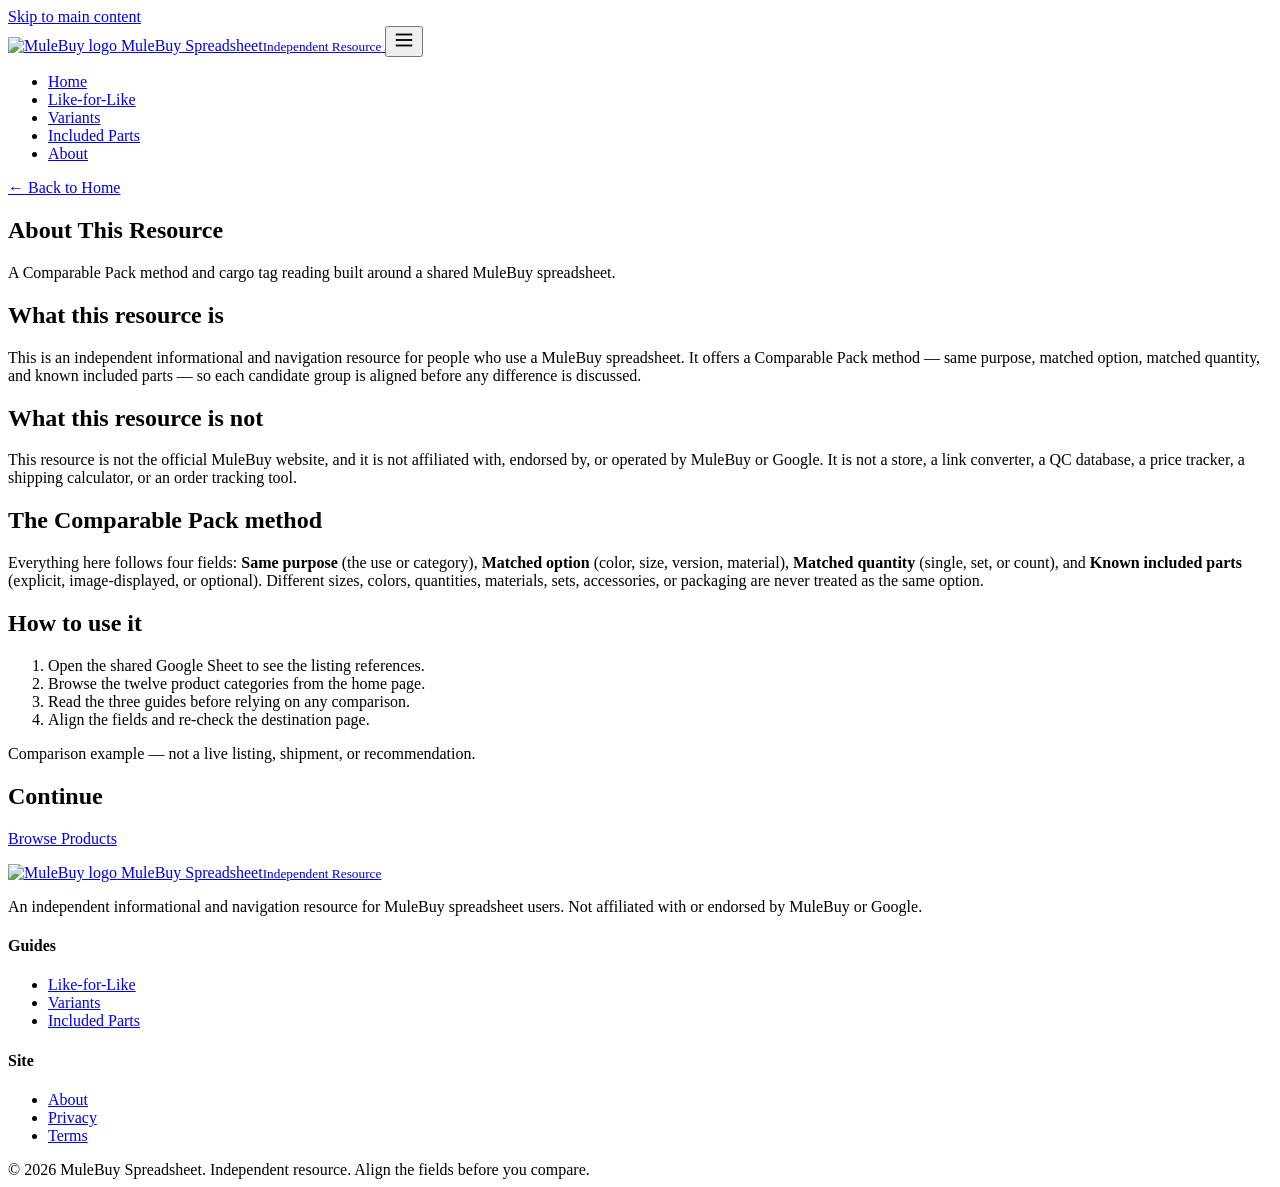
==== about/index.html @ 56dd6902 "Add about/index.html" ====
<!DOCTYPE html>
<html lang="en">
<head>
  <meta charset="UTF-8">
  <meta name="viewport" content="width=device-width, initial-scale=1.0">
  <title>About | MuleBuy Spreadsheet</title>
  <meta name="description" content="About this independent MuleBuy spreadsheet resource: a Comparable Pack method and cargo tag reading, not an official MuleBuy service.">
  <link rel="canonical" href="https://repglide.github.io/mulebuy-spreadsheet/about/">
  <link rel="icon" type="image/png" href="../assets/images/favicon.png">
  <link rel="stylesheet" href="../assets/css/styles.css">
  <meta name="robots" content="index, follow">
</head>
<body>
  <a href="#main-content" class="skip-link">Skip to main content</a>

  <header class="site-header">
    <div class="container header-inner">
      <a href="../index.html" class="brand" aria-label="MuleBuy Spreadsheet Home">
        <img src="../assets/images/logo.png" alt="MuleBuy logo" width="34" height="34">
        <span class="brand-name">MuleBuy Spreadsheet<small>Independent Resource</small></span>
      </a>
      <button class="mobile-nav-toggle" aria-expanded="false" aria-label="Toggle navigation menu">
        <svg viewBox="0 0 24 24" fill="none" stroke="currentColor" stroke-width="2" width="22" height="22"><line x1="3" y1="6" x2="21" y2="6"></line><line x1="3" y1="12" x2="21" y2="12"></line><line x1="3" y1="18" x2="21" y2="18"></line></svg>
      </button>
      <nav class="main-nav" aria-label="Primary Navigation">
        <ul>
          <li><a href="../index.html">Home</a></li>
          <li><a href="../like-for-like-guide/">Like-for-Like</a></li>
          <li><a href="../variant-comparison-guide/">Variants</a></li>
          <li><a href="../included-parts-checklist/">Included Parts</a></li>
          <li><a href="../about/" class="active">About</a></li>
        </ul>
      </nav>
    </div>
  </header>

  <main id="main-content">
    <section class="page-hero">
      <div class="container">
        <a class="back-link" href="../index.html">← Back to Home</a>
        <h1>About This Resource</h1>
        <p>A Comparable Pack method and cargo tag reading built around a shared MuleBuy spreadsheet.</p>
      </div>
    </section>

    <div class="article-body">
      <h2>What this resource is</h2>
      <p>This is an independent informational and navigation resource for people who use a MuleBuy spreadsheet. It offers a Comparable Pack method — same purpose, matched option, matched quantity, and known included parts — so each candidate group is aligned before any difference is discussed.</p>

      <h2>What this resource is not</h2>
      <p>This resource is not the official MuleBuy website, and it is not affiliated with, endorsed by, or operated by MuleBuy or Google. It is not a store, a link converter, a QC database, a price tracker, a shipping calculator, or an order tracking tool.</p>

      <h2>The Comparable Pack method</h2>
      <p>Everything here follows four fields: <strong>Same purpose</strong> (the use or category), <strong>Matched option</strong> (color, size, version, material), <strong>Matched quantity</strong> (single, set, or count), and <strong>Known included parts</strong> (explicit, image-displayed, or optional). Different sizes, colors, quantities, materials, sets, accessories, or packaging are never treated as the same option.</p>

      <h2>How to use it</h2>
      <ol>
        <li>Open the shared Google Sheet to see the listing references.</li>
        <li>Browse the twelve product categories from the home page.</li>
        <li>Read the three guides before relying on any comparison.</li>
        <li>Align the fields and re-check the destination page.</li>
      </ol>

      <p class="example-flag">Comparison example — not a live listing, shipment, or recommendation.</p>

      <h2>Continue</h2>
      <p><a href="https://repglide.com/?agent=mulebuy" class="btn btn-primary" target="_blank" rel="noopener">Browse Products</a></p>
    </div>
  </main>

  <footer class="site-footer">
    <div class="container">
      <div class="footer-grid">
        <div class="footer-brand">
          <a href="../index.html" class="brand" aria-label="MuleBuy Spreadsheet Home">
            <img src="../assets/images/logo.png" alt="MuleBuy logo" width="30" height="30">
            <span class="brand-name">MuleBuy Spreadsheet<small>Independent Resource</small></span>
          </a>
          <p>An independent informational and navigation resource for MuleBuy spreadsheet users. Not affiliated with or endorsed by MuleBuy or Google.</p>
        </div>
        <div class="footer-col">
          <h4>Guides</h4>
          <ul>
            <li><a href="../like-for-like-guide/">Like-for-Like</a></li>
            <li><a href="../variant-comparison-guide/">Variants</a></li>
            <li><a href="../included-parts-checklist/">Included Parts</a></li>
          </ul>
        </div>
        <div class="footer-col">
          <h4>Site</h4>
          <ul>
            <li><a href="../about/">About</a></li>
            <li><a href="../privacy/">Privacy</a></li>
            <li><a href="../terms/">Terms</a></li>
          </ul>
        </div>
      </div>
      <div class="footer-bottom">
        <span>&copy; <span id="year">2026</span> MuleBuy Spreadsheet. Independent resource.</span>
        <span>Align the fields before you compare.</span>
      </div>
    </div>
  </footer>

  <script src="../assets/js/main.js"></script>
</body>
</html>
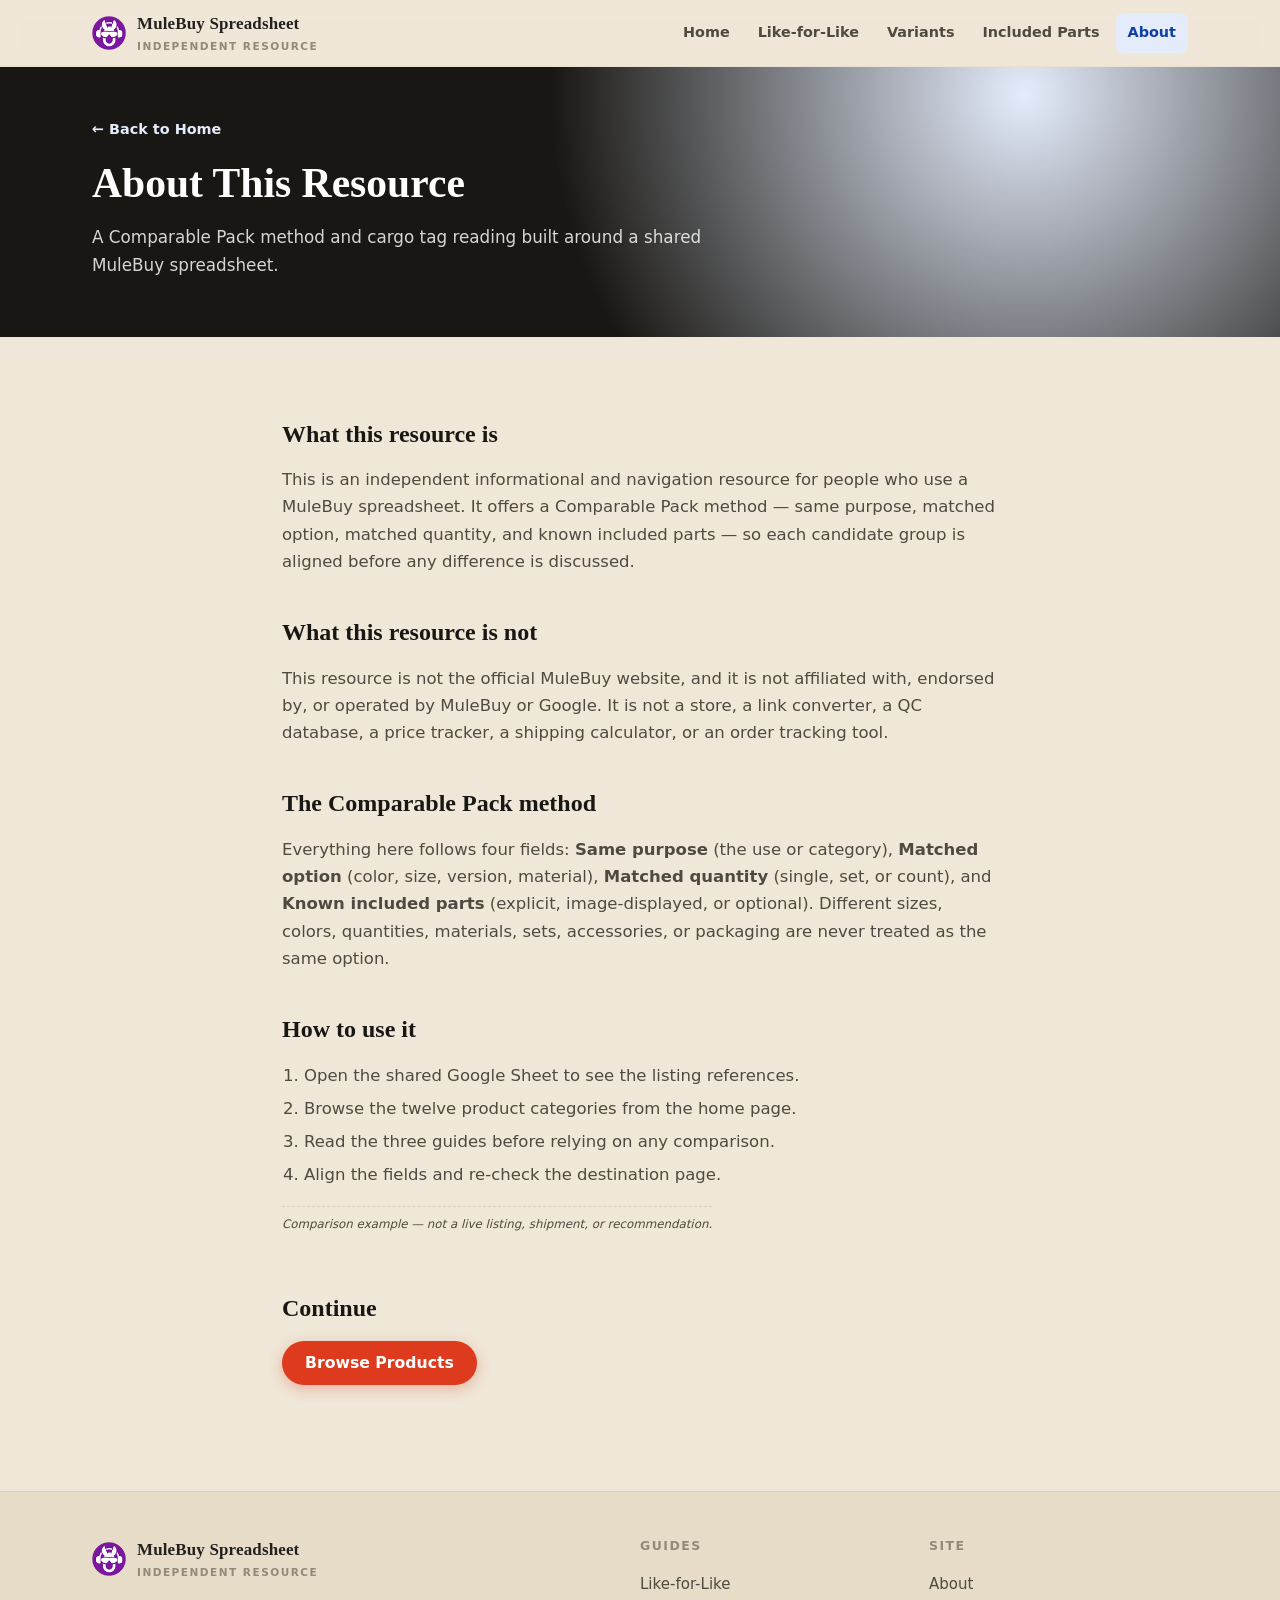
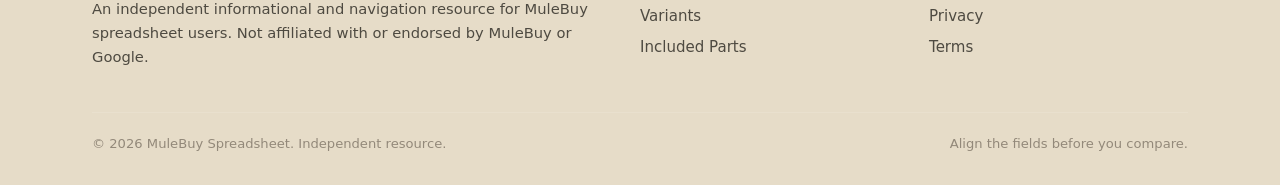
==== commit 348f9049: "Set nofollow noopener on repglide links" ====
--- a/about/index.html
+++ b/about/index.html
@@ -64,7 +64,7 @@
       <p class="example-flag">Comparison example — not a live listing, shipment, or recommendation.</p>
 
       <h2>Continue</h2>
-      <p><a href="https://repglide.com/?agent=mulebuy" class="btn btn-primary" target="_blank" rel="noopener">Browse Products</a></p>
+      <p><a href="https://repglide.com/?agent=mulebuy" class="btn btn-primary" target="_blank" rel="nofollow noopener">Browse Products</a></p>
     </div>
   </main>
 
--- a/assets/css/styles.css
+++ b/assets/css/styles.css
@@ -0,0 +1,334 @@
+/* ==========================================================================
+   MuleBuy Spreadsheet — Comparable Pack / Cargo Tags theme
+   Canvas beige · charcoal ink · international cobalt · vermilion · safety
+   amber (pending) · teal (aligned)
+   Signatures: tie-down strap, corner protector, tag hole, manifest rule,
+   stencil number, modular slot
+   ========================================================================== */
+
+:root {
+  /* palette */
+  --canvas:      #EFE7D8;
+  --canvas-2:    #E6DCC8;
+  --canvas-3:    #D8CCB3;
+  --paper:       #FFFDF6;
+  --ink:         #23211D;
+  --ink-2:       #191713;
+  --ink-soft:    #4E4A41;
+  --ink-faint:   #93897A;
+  --cobalt:      #1553C9;
+  --cobalt-d:    #0F3FA6;
+  --cobalt-s:    #E4ECFB;
+  --verm:        #DE3A1E;
+  --verm-d:      #B92E16;
+  --verm-s:      #FBE1D9;
+  --amber:       #F0B90B;
+  --amber-d:     #A77F00;
+  --amber-s:     #FFF2C4;
+  --teal:        #2C8E6E;
+  --teal-d:      #1E6F55;
+  --teal-s:      #DDF0E9;
+  --line:        #DCD0BA;
+  --line-soft:   #E9E0CE;
+
+  /* typography */
+  --serif: Georgia, 'Times New Roman', Times, serif;
+  --sans: system-ui, -apple-system, 'Segoe UI', Roboto, Helvetica, Arial, sans-serif;
+  --mono: ui-monospace, SFMono-Regular, 'SF Mono', Menlo, Consolas, monospace;
+
+  /* geometry */
+  --radius: 14px;
+  --radius-sm: 8px;
+  --container: 1140px;
+  --shadow-sm: 0 1px 2px rgba(35, 33, 29, 0.05), 0 2px 8px rgba(35, 33, 29, 0.06);
+  --shadow-md: 0 4px 14px rgba(35, 33, 29, 0.10), 0 12px 32px rgba(35, 33, 29, 0.08);
+}
+
+* { box-sizing: border-box; }
+html { scroll-behavior: smooth; -webkit-text-size-adjust: 100%; }
+
+body {
+  margin: 0;
+  font-family: var(--sans);
+  font-size: 16.5px;
+  line-height: 1.65;
+  color: var(--ink);
+  background: var(--canvas);
+  -webkit-font-smoothing: antialiased;
+  text-rendering: optimizeLegibility;
+}
+
+/* ---------- accessibility ---------- */
+.skip-link { position: absolute; left: -9999px; top: 0; background: var(--ink); color: #fff; padding: 10px 16px; z-index: 200; border-radius: 0 0 var(--radius-sm) 0; }
+.skip-link:focus { left: 0; }
+:focus-visible { outline: 3px solid var(--cobalt); outline-offset: 2px; border-radius: 3px; }
+.visually-hidden { position: absolute !important; width: 1px; height: 1px; margin: -1px; padding: 0; border: 0; overflow: hidden; clip: rect(0 0 0 0); white-space: nowrap; }
+
+/* ---------- layout ---------- */
+.container { max-width: var(--container); margin: 0 auto; padding: 0 22px; }
+
+/* ---------- header ---------- */
+.site-header { position: sticky; top: 0; z-index: 100; background: rgba(239, 231, 216, 0.92); backdrop-filter: saturate(140%) blur(8px); border-bottom: 1px solid var(--line-soft); }
+.header-inner { display: flex; align-items: center; gap: 20px; height: 66px; }
+.brand { display: flex; align-items: center; gap: 11px; text-decoration: none; color: var(--ink); }
+.brand img { width: 34px; height: 34px; display: block; border-radius: 7px; }
+.brand-name { font-family: var(--serif); font-weight: 700; font-size: 1.06rem; letter-spacing: 0.01em; }
+.brand-name small { display: block; font-family: var(--sans); font-weight: 600; font-size: 0.66rem; color: var(--ink-faint); letter-spacing: 0.14em; text-transform: uppercase; }
+
+.main-nav { margin-left: auto; }
+.main-nav ul { display: flex; align-items: center; gap: 4px; list-style: none; margin: 0; padding: 0; }
+.main-nav a { display: block; padding: 8px 12px; text-decoration: none; color: var(--ink-soft); font-weight: 600; font-size: 0.9rem; border-radius: var(--radius-sm); }
+.main-nav a:hover { background: var(--canvas-2); color: var(--ink); }
+.main-nav a.active { color: var(--cobalt-d); background: var(--cobalt-s); }
+
+.mobile-nav-toggle { display: none; margin-left: auto; width: 44px; height: 44px; border: 1px solid var(--line); background: #fff; border-radius: var(--radius-sm); cursor: pointer; color: var(--ink); }
+.mobile-nav-toggle svg { display: block; margin: 0 auto; }
+
+@media (max-width: 860px) {
+  .main-nav { display: none; }
+  .mobile-nav-toggle { display: block; }
+  .main-nav.open { display: block; position: absolute; left: 0; right: 0; top: 66px; background: #fff; border-bottom: 1px solid var(--line); box-shadow: var(--shadow-md); }
+  .main-nav.open ul { flex-direction: column; align-items: stretch; gap: 2px; padding: 8px; }
+  .main-nav.open a { padding: 12px 14px; }
+}
+
+/* ---------- buttons ---------- */
+.btn { display: inline-flex; align-items: center; justify-content: center; gap: 8px; padding: 12px 22px; border-radius: 999px; text-decoration: none; font-weight: 700; font-size: 0.98rem; line-height: 1.2; border: 1.5px solid transparent; transition: transform 0.12s ease, box-shadow 0.12s ease, background 0.12s ease; }
+.btn:active { transform: translateY(1px); }
+.btn-primary { background: var(--verm); color: #fff; box-shadow: 0 4px 14px rgba(222, 58, 30, 0.30); }
+.btn-primary:hover { background: var(--verm-d); box-shadow: 0 6px 18px rgba(222, 58, 30, 0.38); }
+.btn-secondary { background: #fff; color: var(--ink); border-color: var(--line); box-shadow: var(--shadow-sm); }
+.btn-secondary:hover { border-color: var(--ink-soft); background: #fff; }
+.btn-sm { padding: 9px 16px; font-size: 0.88rem; }
+
+/* ---------- hero ---------- */
+.hero-section { padding: 56px 0 44px; position: relative; overflow: hidden; background: radial-gradient(circle at 85% 8%, var(--cobalt-s) 0, transparent 42%), radial-gradient(circle at 6% 92%, var(--amber-s) 0, transparent 40%); }
+.hero-grid { display: grid; grid-template-columns: 1.05fr 0.95fr; gap: 44px; align-items: center; }
+.hero-badge { display: inline-block; padding: 5px 13px; border-radius: 999px; background: var(--cobalt-s); color: var(--cobalt-d); font-weight: 700; font-size: 0.76rem; letter-spacing: 0.08em; text-transform: uppercase; }
+.hero-title { font-family: var(--serif); font-size: clamp(2.05rem, 4.6vw, 3.1rem); line-height: 1.12; color: var(--ink-2); margin: 18px 0 16px; font-weight: 700; }
+.hero-title em { font-style: normal; color: var(--cobalt); }
+.hero-description { font-size: 1.08rem; color: var(--ink-soft); max-width: 34em; margin: 0 0 26px; }
+.hero-actions { display: flex; flex-wrap: wrap; gap: 12px; }
+
+/* hero modular pack board with four cargo tags */
+.hero-visual { position: relative; display: flex; justify-content: center; }
+.pack-board {
+  position: relative; width: 320px; padding: 18px;
+  background:
+    radial-gradient(circle at 12px 12px, var(--canvas-3) 2px, transparent 2.4px),
+    repeating-linear-gradient(0deg, transparent 0 22px, rgba(35,33,29,0.04) 22px 23px),
+    repeating-linear-gradient(90deg, transparent 0 22px, rgba(35,33,29,0.04) 22px 23px),
+    var(--paper);
+  background-size: auto, auto, auto, auto;
+  border: 1px solid var(--line);
+  border-radius: 16px;
+  box-shadow: var(--shadow-md);
+}
+/* modular slots punched along the board frame */
+.pack-board::before { content: ""; position: absolute; inset: 7px; border: 1px dashed var(--canvas-3); border-radius: 10px; pointer-events: none; }
+
+.board-grid { display: grid; grid-template-columns: 1fr 1fr; gap: 12px; position: relative; }
+
+.cargo-tag {
+  position: relative; background: var(--paper); border: 1px solid var(--line);
+  border-radius: 8px; padding: 26px 10px 10px; display: flex; flex-direction: column; gap: 5px;
+}
+/* tag hole (punched) */
+.cargo-tag .tag-hole { position: absolute; top: 7px; left: 50%; transform: translateX(-50%); width: 14px; height: 14px; border-radius: 50%; background: var(--canvas); border: 2px solid var(--ink-faint); box-shadow: inset 0 0 0 2px var(--paper); }
+/* tie-down strap across the tag */
+.cargo-tag .tag-strap { position: absolute; top: 4px; left: -3px; right: -3px; height: 18px; background: var(--cobalt); opacity: 0.14; border-radius: 2px; z-index: 0; }
+.cargo-tag .tag-strap::after { content: ""; position: absolute; right: 4px; top: 2px; width: 10px; height: 13px; border: 2px solid var(--cobalt); opacity: 0.5; border-radius: 2px; }
+
+.tag-field { position: relative; z-index: 1; display: flex; align-items: center; gap: 6px; font-family: var(--mono); font-size: 0.58rem; font-weight: 700; letter-spacing: 0.04em; color: var(--ink-soft); line-height: 1.3; }
+.tag-field .tick { flex: none; width: 12px; height: 12px; border-radius: 3px; display: grid; place-items: center; font-size: 0.6rem; color: #fff; }
+.tag-field.aligned .tick { background: var(--teal); }
+.tag-field.pending .tick { background: var(--amber); color: var(--ink-2); }
+.tag-field.blank .tick { background: var(--canvas-3); }
+
+.cargo-tag.tag-anchor { border-color: var(--teal); box-shadow: 0 0 0 2px var(--teal-s); }
+.cargo-tag.tag-anchor::after { content: "ANCHOR"; position: absolute; bottom: -8px; left: 50%; transform: translateX(-50%); background: var(--teal); color: #fff; font-family: var(--mono); font-size: 0.5rem; font-weight: 800; letter-spacing: 0.1em; padding: 1px 7px; border-radius: 3px; }
+
+/* corner protectors on the board */
+.pack-board .corner { position: absolute; width: 18px; height: 18px; border: 3px solid var(--verm); opacity: 0.65; }
+.pack-board .corner.tl { top: 4px; left: 4px; border-right: 0; border-bottom: 0; border-radius: 6px 0 0 0; }
+.pack-board .corner.br { bottom: 4px; right: 4px; border-left: 0; border-top: 0; border-radius: 0 0 6px 0; }
+
+@media (max-width: 860px) {
+  .hero-grid { grid-template-columns: 1fr; gap: 26px; }
+  .hero-section { padding-top: 34px; }
+  .pack-board { width: 100%; max-width: 340px; }
+}
+
+/* ---------- section scaffolding ---------- */
+.section { padding: 46px 0; }
+.section-alt { background: var(--canvas-2); }
+.section-header { max-width: 680px; margin: 0 auto 34px; text-align: center; }
+.eyebrow { display: inline-block; font-size: 0.76rem; font-weight: 700; letter-spacing: 0.14em; text-transform: uppercase; color: var(--cobalt-d); }
+.section-title { font-family: var(--serif); font-size: clamp(1.6rem, 3.4vw, 2.15rem); color: var(--ink-2); margin: 10px 0 12px; line-height: 1.2; }
+.section-lead { color: var(--ink-soft); font-size: 1.02rem; margin: 0; }
+
+/* ---------- category grid (luggage tag cards) ---------- */
+.categories-section { padding-top: 10px; }
+.cat-grid { display: grid; grid-template-columns: repeat(4, 1fr); gap: 14px; }
+.cat-card {
+  position: relative; display: flex; flex-direction: column; gap: 9px;
+  background: #fff; border: 1px solid var(--line); border-radius: var(--radius);
+  padding: 17px 16px 14px; text-decoration: none; color: var(--ink);
+  box-shadow: var(--shadow-sm); transition: transform 0.14s ease, box-shadow 0.14s ease, border-color 0.14s ease;
+}
+.cat-card:hover { transform: translateY(-3px); box-shadow: var(--shadow-md); border-color: var(--cobalt); }
+/* punched tag hole at top center */
+.cat-card::before { content: ""; position: absolute; top: -7px; left: 50%; transform: translateX(-50%); width: 12px; height: 12px; border-radius: 50%; background: var(--canvas); border: 2px solid var(--ink-faint); box-shadow: inset 0 0 0 2px #fff; }
+.cat-top { display: flex; align-items: flex-start; justify-content: space-between; }
+.cat-code { font-family: var(--mono); font-size: 0.72rem; color: var(--ink-faint); letter-spacing: 0.06em; }
+.cat-spec { font-family: var(--serif); font-size: 1.5rem; font-weight: 800; color: var(--ink-2); line-height: 1; }
+.cat-icon { width: 28px; height: 28px; color: var(--cobalt-d); }
+.cat-icon svg { width: 100%; height: 100%; }
+.cat-name { font-weight: 700; color: var(--ink-2); font-size: 0.97rem; line-height: 1.3; }
+.cat-card .cat-arrow { margin-top: auto; font-size: 0.8rem; font-weight: 700; color: var(--cobalt-d); }
+.cat-card::after { content: ""; position: absolute; top: 8px; right: 8px; width: 9px; height: 9px; border: 1.5px solid var(--ink-faint); border-radius: 50%; opacity: 0.45; }
+
+@media (max-width: 900px) {
+  .cat-grid { grid-template-columns: repeat(2, 1fr); gap: 12px; }
+  .cat-card { padding: 15px 13px 12px; }
+}
+
+/* ---------- Assemble a Comparable Pack (4 fields) ---------- */
+.pack-grid { display: grid; grid-template-columns: repeat(4, 1fr); gap: 14px; }
+.pack-step {
+  position: relative; background: #fff; border: 1px solid var(--line); border-radius: var(--radius);
+  padding: 24px 20px 20px; box-shadow: var(--shadow-sm);
+}
+.pack-step::before { content: ""; position: absolute; top: -8px; left: 22px; width: 14px; height: 14px; border-radius: 50%; background: var(--canvas); border: 2px solid var(--cobalt); box-shadow: inset 0 0 0 2px #fff; }
+.pack-step .p-num { display: inline-block; font-family: var(--mono); font-size: 0.72rem; font-weight: 800; letter-spacing: 0.1em; color: var(--cobalt-d); text-transform: uppercase; }
+.pack-step h3 { font-family: var(--serif); font-size: 1.2rem; color: var(--ink-2); margin: 8px 0 8px; }
+.pack-step p { color: var(--ink-soft); font-size: 0.94rem; margin: 0; }
+@media (max-width: 720px) {
+  .pack-grid { grid-template-columns: 1fr; }
+  .pack-step { padding: 22px 20px 18px; }
+}
+
+/* ---------- signatures: manifest rule / stencil / strap ---------- */
+.manifest-rule { border-left: 3px solid var(--cobalt); background: var(--cobalt-s); padding: 14px 16px; border-radius: 0 var(--radius-sm) var(--radius-sm) 0; margin: 18px 0; font-size: 0.94rem; color: #123B86; }
+.manifest-rule strong { display: block; font-size: 0.72rem; letter-spacing: 0.12em; text-transform: uppercase; margin-bottom: 4px; color: var(--cobalt-d); }
+.manifest-rule .mr-line { display: block; border-top: 1px dashed rgba(21, 83, 201, 0.35); margin-top: 8px; padding-top: 8px; }
+
+.stencil-num { display: inline-flex; align-items: center; justify-content: center; min-width: 30px; height: 30px; padding: 0 8px; border-radius: 5px; background: var(--ink-2); color: #fff; font-family: var(--mono); font-weight: 800; font-size: 0.82rem; letter-spacing: 0.05em; }
+
+.pending-note { display: inline-flex; align-items: center; gap: 9px; padding: 10px 14px; border: 1px dashed var(--amber-d); border-radius: var(--radius-sm); background: var(--amber-s); color: #6B5200; font-weight: 600; font-size: 0.92rem; margin: 10px 0; }
+.pending-note .qmark { flex: none; width: 24px; height: 24px; border-radius: 50%; background: var(--amber); color: var(--ink-2); display: grid; place-items: center; font-weight: 800; }
+
+.aligned-note { display: inline-flex; align-items: center; gap: 9px; padding: 10px 14px; border: 1px solid var(--teal); border-radius: var(--radius-sm); background: var(--teal-s); color: #16513D; font-weight: 600; font-size: 0.92rem; margin: 10px 0; }
+.aligned-note .qmark { flex: none; width: 24px; height: 24px; border-radius: 50%; background: var(--teal); color: #fff; display: grid; place-items: center; font-weight: 800; }
+
+.example-flag { display: inline-block; margin-top: 14px; font-size: 0.74rem; color: var(--ink-faint); font-style: italic; border-top: 1px dashed var(--line); padding-top: 8px; }
+
+/* ---------- duo grid ---------- */
+.duo-grid { display: grid; grid-template-columns: 1fr 1fr; gap: 14px; }
+.duo-col { background: #fff; border: 1px solid var(--line); border-radius: var(--radius); padding: 20px 22px; }
+.duo-col h3 { margin: 0 0 10px; font-size: 1.02rem; display: flex; align-items: center; gap: 9px; color: var(--ink-2); }
+.duo-col ul { margin: 0; padding-left: 18px; color: var(--ink-soft); font-size: 0.94rem; }
+.duo-col ul li { margin: 6px 0; }
+.duo-col .mark { flex: none; width: 22px; height: 22px; border-radius: 5px; display: grid; place-items: center; font-size: 0.78rem; color: #fff; font-family: var(--mono); }
+.duo-col.is-a .mark { background: var(--teal); }
+.duo-col.is-b .mark { background: var(--verm); }
+@media (max-width: 720px) { .duo-grid { grid-template-columns: 1fr; } }
+
+/* ---------- read the cargo tag (manifest) ---------- */
+.cargo-manifest { max-width: 760px; margin: 0 auto; background: #fff; border: 1px solid var(--line); border-radius: var(--radius); box-shadow: var(--shadow-sm); overflow: hidden; }
+.cargo-manifest .cm-head { display: flex; align-items: center; justify-content: space-between; gap: 12px; padding: 14px 18px; background: var(--ink-2); color: #fff; }
+.cargo-manifest .cm-head .cm-title { font-family: var(--mono); font-size: 0.76rem; font-weight: 800; letter-spacing: 0.12em; text-transform: uppercase; }
+.cargo-manifest .cm-head .cm-hole { width: 16px; height: 16px; border-radius: 50%; background: var(--canvas); border: 2px solid var(--ink-faint); box-shadow: inset 0 0 0 2px #fff; }
+.cargo-manifest .cm-row { display: grid; grid-template-columns: 130px 1fr 90px; gap: 14px; align-items: center; padding: 13px 18px; border-top: 1px solid var(--line-soft); }
+.cargo-manifest .cm-row .cm-k { font-family: var(--mono); font-size: 0.74rem; font-weight: 700; letter-spacing: 0.05em; text-transform: uppercase; color: var(--ink-faint); }
+.cargo-manifest .cm-row .cm-v { font-size: 0.95rem; color: var(--ink); }
+.cargo-manifest .cm-row .cm-s { justify-self: end; font-family: var(--mono); font-size: 0.66rem; font-weight: 800; letter-spacing: 0.06em; text-transform: uppercase; padding: 3px 8px; border-radius: 4px; }
+.cargo-manifest .cm-s.aligned { background: var(--teal-s); color: var(--teal-d); }
+.cargo-manifest .cm-s.pending { background: var(--amber-s); color: var(--amber-d); }
+@media (max-width: 560px) {
+  .cargo-manifest .cm-row { grid-template-columns: 1fr; gap: 4px; }
+  .cargo-manifest .cm-row .cm-s { justify-self: start; }
+}
+
+/* ---------- price comes after alignment ---------- */
+.price-banner { max-width: 760px; margin: 0 auto; display: flex; align-items: flex-start; gap: 16px; background: var(--verm-s); border: 1px solid var(--verm); border-radius: var(--radius); padding: 20px 22px; }
+.price-banner .pb-ic { flex: none; width: 40px; height: 40px; border-radius: 50%; background: var(--verm); color: #fff; display: grid; place-items: center; font-family: var(--mono); font-weight: 800; font-size: 1.1rem; }
+.price-banner h3 { margin: 0 0 6px; font-family: var(--serif); color: var(--ink-2); font-size: 1.18rem; }
+.price-banner p { margin: 0; color: var(--ink-soft); font-size: 0.96rem; }
+@media (max-width: 560px) { .price-banner { flex-direction: column; } }
+
+/* ---------- break the pack (stop rules) ---------- */
+.stop-list { list-style: none; margin: 0; padding: 0; max-width: 760px; margin-inline: auto; }
+.stop-list li { display: flex; gap: 14px; align-items: flex-start; padding: 14px 16px; margin: 10px 0; background: #fff; border: 1px solid var(--line); border-radius: var(--radius); box-shadow: var(--shadow-sm); }
+.stop-list .s-num { flex: none; width: 30px; height: 30px; border-radius: 50%; display: grid; place-items: center; background: var(--verm-s); color: var(--verm); font-weight: 800; font-size: 0.82rem; font-family: var(--mono); }
+.stop-list p { margin: 0; color: var(--ink-soft); font-size: 0.96rem; }
+.stop-list strong { color: var(--ink-2); }
+
+/* ---------- guide entry cards ---------- */
+.guide-grid { display: grid; grid-template-columns: repeat(3, 1fr); gap: 16px; }
+.guide-card { display: flex; flex-direction: column; background: #fff; border: 1px solid var(--line); border-radius: var(--radius); padding: 24px 22px; text-decoration: none; color: var(--ink); box-shadow: var(--shadow-sm); transition: transform 0.14s ease, box-shadow 0.14s ease; }
+.guide-card:hover { transform: translateY(-3px); box-shadow: var(--shadow-md); }
+.guide-card .guide-num { font-family: var(--mono); font-size: 0.78rem; color: var(--cobalt-d); letter-spacing: 0.1em; }
+.guide-card h3 { font-family: var(--serif); font-size: 1.24rem; color: var(--ink-2); margin: 8px 0 10px; }
+.guide-card p { color: var(--ink-soft); font-size: 0.95rem; margin: 0 0 16px; }
+.guide-card .guide-cta { margin-top: auto; font-weight: 700; color: var(--verm-d); font-size: 0.9rem; }
+@media (max-width: 900px) { .guide-grid { grid-template-columns: 1fr; } }
+
+/* ---------- FAQ ---------- */
+.faq-list { max-width: 760px; margin: 0 auto; }
+details.faq-item { background: #fff; border: 1px solid var(--line); border-radius: var(--radius); margin: 10px 0; box-shadow: var(--shadow-sm); overflow: hidden; }
+details.faq-item summary { cursor: pointer; list-style: none; padding: 16px 20px; font-weight: 700; color: var(--ink-2); display: flex; align-items: center; justify-content: space-between; gap: 14px; }
+details.faq-item summary::-webkit-details-marker { display: none; }
+details.faq-item summary::after { content: "+"; font-size: 1.5rem; font-weight: 400; color: var(--cobalt); line-height: 1; }
+details.faq-item[open] summary::after { content: "–"; }
+.faq-item .faq-body { padding: 0 20px 18px; color: var(--ink-soft); font-size: 0.96rem; }
+.faq-item .faq-body p { margin: 0 0 10px; }
+
+/* ---------- final CTA ---------- */
+.final-cta { background: var(--ink-2); color: #fff; border-radius: 20px; padding: 44px 40px; text-align: center; position: relative; overflow: hidden; }
+.final-cta::before { content: ""; position: absolute; inset: 0; opacity: 0.35; background: radial-gradient(circle at 15% 20%, var(--cobalt) 0, transparent 40%), radial-gradient(circle at 85% 80%, var(--verm) 0, transparent 40%); }
+.final-cta h2 { font-family: var(--serif); font-size: clamp(1.5rem, 3.2vw, 2.1rem); margin: 0 0 12px; position: relative; }
+.final-cta p { color: rgba(255,255,255,0.82); max-width: 30em; margin: 0 auto 24px; position: relative; }
+.final-cta .btn-primary { position: relative; }
+
+/* ---------- footer ---------- */
+.site-footer { border-top: 1px solid var(--line); background: var(--canvas-2); padding: 44px 0 30px; margin-top: 30px; }
+.footer-grid { display: grid; grid-template-columns: 2fr 1fr 1fr; gap: 30px; }
+.footer-brand p { color: var(--ink-soft); font-size: 0.92rem; max-width: 34em; }
+.footer-col h4 { font-size: 0.78rem; letter-spacing: 0.12em; text-transform: uppercase; color: var(--ink-faint); margin: 0 0 12px; }
+.footer-col ul { list-style: none; margin: 0; padding: 0; }
+.footer-col a { color: var(--ink-soft); text-decoration: none; font-size: 0.94rem; line-height: 2.1; }
+.footer-col a:hover { color: var(--cobalt-d); }
+.footer-bottom { margin-top: 28px; padding-top: 20px; border-top: 1px solid var(--line-soft); font-size: 0.82rem; color: var(--ink-faint); display: flex; flex-wrap: wrap; gap: 8px 20px; justify-content: space-between; }
+@media (max-width: 720px) { .footer-grid { grid-template-columns: 1fr; } }
+
+/* ---------- article / guide pages ---------- */
+.page-hero { background: radial-gradient(circle at 80% 10%, var(--cobalt-s) 0, transparent 45%), var(--ink-2); color: #fff; padding: 48px 0 40px; position: relative; overflow: hidden; }
+.page-hero .container { position: relative; }
+.page-hero h1 { font-family: var(--serif); font-size: clamp(1.8rem, 4vw, 2.6rem); margin: 12px 0 12px; line-height: 1.15; color: #fff; }
+.page-hero p { color: rgba(255,255,255,0.82); max-width: 40em; font-size: 1.05rem; }
+
+.article-body { max-width: 760px; margin: 0 auto; padding: 40px 22px 60px; }
+.article-body h2 { font-family: var(--serif); font-size: 1.5rem; color: var(--ink-2); margin: 38px 0 12px; }
+.article-body h3 { font-size: 1.12rem; color: var(--ink-2); margin: 26px 0 8px; }
+.article-body p { color: var(--ink-soft); margin: 0 0 16px; }
+.article-body ul, .article-body ol { color: var(--ink-soft); margin: 0 0 18px; padding-left: 22px; }
+.article-body li { margin: 6px 0; }
+.article-body blockquote { margin: 22px 0; padding: 16px 20px; background: var(--canvas-2); border-left: 4px solid var(--cobalt); border-radius: 0 var(--radius-sm) var(--radius-sm) 0; color: var(--ink-soft); font-family: var(--serif); font-size: 1.06rem; }
+
+.back-link { display: inline-flex; align-items: center; gap: 6px; color: var(--cobalt-s); font-weight: 700; text-decoration: none; font-size: 0.9rem; margin-bottom: 6px; }
+.back-link:hover { text-decoration: underline; }
+
+/* legal pages */
+.legal-body { max-width: 720px; margin: 0 auto; padding: 40px 22px 60px; }
+.legal-body h1 { font-family: var(--serif); color: var(--ink-2); font-size: 2rem; margin: 0 0 6px; }
+.legal-body .legal-date { color: var(--ink-faint); font-size: 0.85rem; margin-bottom: 24px; }
+.legal-body h2 { font-family: var(--serif); font-size: 1.25rem; color: var(--ink-2); margin: 28px 0 8px; }
+.legal-body p, .legal-body li { color: var(--ink-soft); }
+.legal-body ul { padding-left: 22px; }
+
+/* 404 */
+.notfound { text-align: center; padding: 70px 22px 80px; }
+.notfound .big { font-family: var(--serif); font-size: clamp(4rem, 14vw, 7rem); color: var(--ink-2); margin: 0; line-height: 1; }
+.notfound h1 { font-family: var(--serif); color: var(--ink-2); margin: 8px 0 12px; }
+.notfound p { color: var(--ink-soft); max-width: 30em; margin: 0 auto 24px; }
